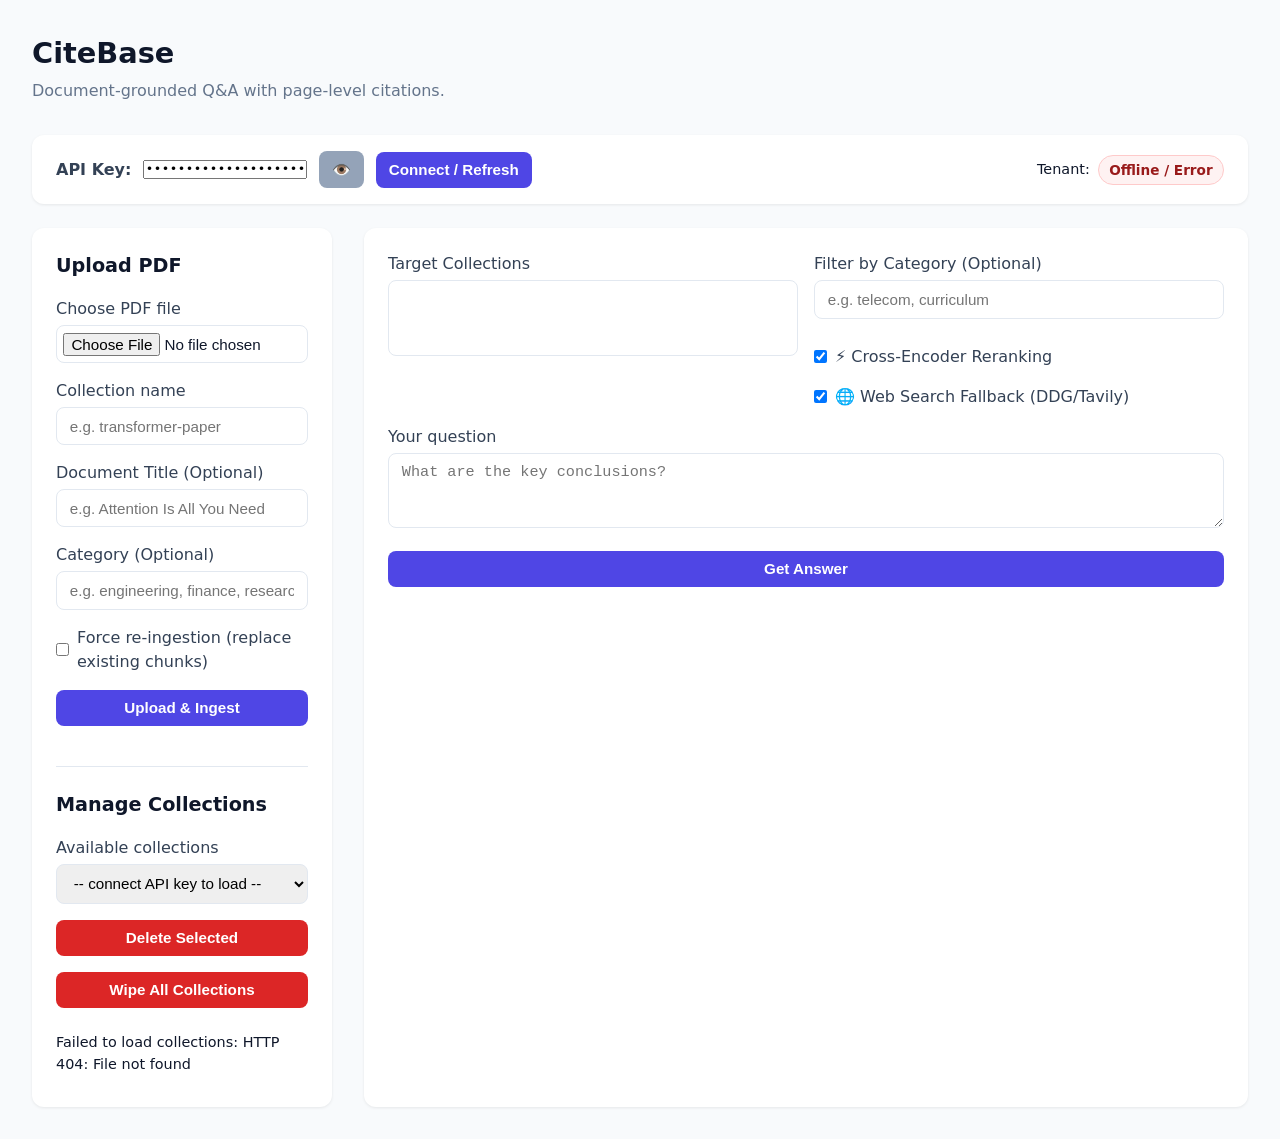
==== frontend/index.html @ 463affdf "fix(security): address critical and high-severity edge cases (EDGE-001 to EDGE-014) EDGE-001: Replac" ====
<!DOCTYPE html>
<html lang="en">
<head>
  <meta charset="UTF-8">
  <meta name="viewport" content="width=device-width, initial-scale=1.0">
  <title>CiteBase – Document Q&A</title>
  <link rel="stylesheet" href="styles.css?v=2">
</head>
<body>
  <header>
    <h1>CiteBase</h1>
    <p class="subtitle">Document-grounded Q&A with page-level citations.</p>
  </header>
  <div class="auth-panel">
    <div class="auth-form">
      <label for="apiKeyInput">API Key:</label>
      <input type="password" id="apiKeyInput" placeholder="Enter X-API-Key (e.g. sk_live_dev_test_key_master_12345)" autocomplete="off">
      <button id="toggleKeyVisibilityBtn" class="secondary btn-icon" type="button" title="Show/Hide Key">👁️</button>
      <button id="connectBtn" type="button">Connect / Refresh</button>
    </div>
    <div class="tenant-indicator">
      <span>Tenant:</span>
      <span id="tenantBadge" class="tenant-pill disconnected">Not Connected</span>
    </div>
  </div>

  <div class="layout">
    <!-- Sidebar: Upload & Collection Management -->
    <aside class="panel" id="sidebar">
      <section>
        <h2>Upload PDF</h2>
        <label for="fileInput">Choose PDF file</label>
        <input type="file" id="fileInput" accept=".pdf">
        <label for="collNameInput">Collection name</label>
        <input type="text" id="collNameInput" placeholder="e.g. transformer-paper" autocomplete="off">
        <label for="docTitleInput">Document Title (Optional)</label>
        <input type="text" id="docTitleInput" placeholder="e.g. Attention Is All You Need" autocomplete="off">
        <label for="categoryInput">Category (Optional)</label>
        <input type="text" id="categoryInput" placeholder="e.g. engineering, finance, research" autocomplete="off">
        <label class="checkbox-label">
          <input type="checkbox" id="forceCheckbox"> Force re-ingestion (replace existing chunks)
        </label>
        <button id="uploadBtn">Upload & Ingest</button>
        <div id="uploadFeedback" class="feedback"></div>
      </section>

      <hr>

      <section>
        <h2>Manage Collections</h2>
        <label for="collectionSelect">Available collections</label>
        <select id="collectionSelect">
          <option value="">-- connect API key to load --</option>
        </select>
        <button id="deleteBtn" class="danger">Delete Selected</button>
        <button id="resetBtn" class="danger">Wipe All Collections</button>
        <div id="resetConfirm" class="reset-actions hidden">
          <p class="reset-warning">This removes every collection for this tenant. Confirm?</p>
          <button id="confirmResetBtn">Yes, Wipe All</button>
          <button id="cancelResetBtn" class="secondary">Cancel</button>
        </div>
        <div id="manageFeedback" class="feedback"></div>
      </section>
    </aside>

    <!-- Main: Question & Results -->
    <main class="panel" id="queryPanel">
      <div class="query-filters-grid">
        <div>
          <label for="queryCollectionSelect">Target Collections</label>
          <select id="queryCollectionSelect" multiple size="3"></select>
        </div>
        <div>
          <label for="queryCategoryFilter">Filter by Category (Optional)</label>
          <input type="text" id="queryCategoryFilter" placeholder="e.g. telecom, curriculum">
          <label class="checkbox-label checkbox-label--spaced">
            <input type="checkbox" id="rerankToggle" checked> ⚡ Cross-Encoder Reranking
          </label>
          <label class="checkbox-label checkbox-label--tight">
            <input type="checkbox" id="webFallbackToggle" checked> 🌐 Web Search Fallback (DDG/Tavily)
          </label>
        </div>
      </div>
      <label for="questionInput">Your question</label>
      <textarea id="questionInput" rows="3" placeholder="What are the key conclusions?"></textarea>
      <button id="askBtn">Get Answer</button>
      <div id="queryFeedback" class="feedback"></div>

      <div id="resultsContainer" class="hidden">
        <div class="results-header">
          <h3>Answer</h3>
          <div class="results-meta-group">
            <span id="retrievalModeBadge" class="mode-badge local_document">📄 Local Document</span>
            <span id="cachePill" class="cache-pill hidden">⚡ Cached Hit</span>
          </div>
        </div>
        <div id="answerDisplay" class="answer-box"></div>
        <h3>Sources & Citations</h3>
        <div id="sourcesDisplay"></div>
      </div>
    </main>
  </div>

  <script src="app.js?v=2"></script>
</body>
</html>
---- frontend/styles.css ----
/* Reset & base */
*,
*::before,
*::after {
  box-sizing: border-box;
  margin: 0;
  padding: 0;
}

body {
  font-family: system-ui, -apple-system, "Segoe UI", Roboto, Helvetica, Arial, sans-serif;
  background: #F8FAFC;
  color: #0F172A;
  padding: 2rem;
  line-height: 1.5;
}

h1 {
  font-size: 1.8rem;
  margin-bottom: 0.25rem;
}

.subtitle {
  color: #64748b;
  margin-bottom: 2rem;
}

/* Layout */
.layout {
  display: grid;
  grid-template-columns: 300px 1fr;
  gap: 2rem;
}

.panel {
  background: #fff;
  border-radius: 12px;
  padding: 1.5rem;
  box-shadow: 0 1px 3px rgba(0, 0, 0, 0.08);
}

.panel h2 {
  font-size: 1.2rem;
  margin-bottom: 1rem;
  color: #0f172a;
}

/* Form elements */
label {
  display: block;
  font-weight: 500;
  margin-bottom: 0.25rem;
  color: #334155;
}

input[type="text"],
textarea,
select,
input[type="file"] {
  width: 100%;
  padding: 0.6rem 0.8rem;
  margin-bottom: 1rem;
  border: 1px solid #E2E8F0;
  border-radius: 8px;
  font-size: 0.95rem;
}

input[type="file"] {
  padding: 0.4rem;
}

.checkbox-label {
  display: flex;
  align-items: center;
  gap: 0.5rem;
  margin-bottom: 1rem;
  font-weight: normal;
}

.checkbox-label input {
  width: auto;
  margin: 0;
}

/* Buttons */
button {
  width: 100%;
  padding: 0.6rem 0.8rem;
  margin-bottom: 1rem;
  border: none;
  border-radius: 8px;
  font-size: 0.95rem;
  font-weight: 600;
  cursor: pointer;
  transition: background 0.15s;
  background: #4F46E5;
  color: #fff;
}

button:hover {
  background: #4338CA;
}

button:disabled {
  background: #94a3b8;
  cursor: not-allowed;
}

button.danger {
  background: #dc2626;
}

button.danger:hover {
  background: #b91c1c;
}

button.secondary {
  background: #94a3b8;
}

button.secondary:hover {
  background: #7c8797;
}

/* Feedback messages */
.feedback {
  font-size: 0.9rem;
  margin: 0.5rem 0;
}

.feedback.success {
  color: #16a34a;
}

.feedback.error {
  color: #dc2626;
}

.feedback.warning {
  color: #d97706;
}

.query-filters-grid {
  display: grid;
  grid-template-columns: 1fr 1fr;
  gap: 1rem;
}

/* Results */
.answer-box {
  background: #F8FAFC;
  border: 1px solid #E2E8F0;
  padding: 1rem;
  border-radius: 8px;
  line-height: 1.6;
  margin-bottom: 1.5rem;
}

.source-card {
  background: #f8fafc;
  border-left: 3px solid #4F46E5;
  padding: 0.75rem;
  margin-bottom: 0.75rem;
  border-radius: 6px;
  display: flex;
  flex-direction: column;
  gap: 0.4rem;
}

.source-header {
  display: flex;
  justify-content: space-between;
  align-items: center;
}

.source-card .source-name {
  font-weight: 600;
  margin-right: 0.5rem;
}

.source-page {
  font-size: 0.85rem;
  color: #64748b;
  margin-right: 0.5rem;
}

.source-score {
  font-size: 0.85rem;
  font-weight: 600;
  color: #4F46E5;
}

.source-breadcrumb {
  font-size: 0.85rem;
  color: #475569;
  background: #f1f5f9;
  padding: 0.25rem 0.5rem;
  border-radius: 4px;
}

.badge {
  display: inline-block;
  font-size: 0.75rem;
  font-weight: 600;
  padding: 0.15rem 0.45rem;
  border-radius: 4px;
  text-transform: uppercase;
}

.category-badge {
  background: #e0e7ff;
  color: #3730a3;
}

/* Reset confirm section */
.reset-actions {
  margin-top: 1rem;
}

.reset-warning {
  font-size: 0.9rem;
  margin-bottom: 0.5rem;
}

hr {
  margin: 1.5rem 0;
  border: 0;
  border-top: 1px solid #e2e8f0;
}

/* Responsive */
@media (max-width: 768px) {
  .layout {
    grid-template-columns: 1fr;
  }
  .query-filters-grid {
    grid-template-columns: 1fr;
  }
}

/* Authentication & Tenant Header */
.auth-panel {
  background: #fff;
  border-radius: 12px;
  padding: 1rem 1.5rem;
  margin-bottom: 1.5rem;
  box-shadow: 0 1px 3px rgba(0, 0, 0, 0.08);
  display: flex;
  align-items: center;
  justify-content: space-between;
  flex-wrap: wrap;
  gap: 1rem;
}

.auth-form {
  display: flex;
  align-items: center;
  gap: 0.75rem;
  flex: 1;
  max-width: 700px;
}

.auth-form label {
  white-space: nowrap;
  margin-bottom: 0;
  font-weight: 600;
}

.auth-form input {
  margin-bottom: 0;
  font-family: monospace;
}

.auth-form button {
  width: auto;
  white-space: nowrap;
  margin-bottom: 0;
}

.tenant-indicator {
  display: flex;
  align-items: center;
  gap: 0.5rem;
  font-size: 0.9rem;
  font-weight: 500;
}

.tenant-pill {
  background: #ecfdf5;
  color: #065f46;
  border: 1px solid #a7f3d0;
  padding: 0.25rem 0.65rem;
  border-radius: 9999px;
  font-weight: 600;
  font-size: 0.85rem;
}

.tenant-pill.disconnected {
  background: #fef2f2;
  color: #991b1b;
  border-color: #fecaca;
}

/* Results header & metadata pills */
.results-header {
  display: flex;
  align-items: center;
  justify-content: space-between;
  margin-bottom: 0.75rem;
}

.results-meta-group {
  display: flex;
  align-items: center;
  gap: 0.5rem;
  flex-wrap: wrap;
}

.mode-badge {
  display: inline-flex;
  align-items: center;
  gap: 0.35rem;
  font-size: 0.8rem;
  font-weight: 600;
  padding: 0.25rem 0.6rem;
  border-radius: 6px;
}

.mode-badge.local_document {
  background: #EEF2FF;
  color: #3730A3;
}

.mode-badge.blended {
  background: #f3e8ff;
  color: #6b21a8;
}

.mode-badge.web_fallback {
  background: #ccfbf1;
  color: #115e59;
}

.mode-badge.cached {
  background: #fef3c7;
  color: #92400e;
}

.cache-pill {
  background: #fef3c7;
  color: #b45309;
  border: 1px solid #fde68a;
  font-size: 0.75rem;
  font-weight: 700;
  padding: 0.2rem 0.5rem;
  border-radius: 4px;
}

.task-progress {
  display: inline-block;
  font-family: monospace;
  font-size: 0.85rem;
  background: #f1f5f9;
  padding: 0.25rem 0.5rem;
  border-radius: 4px;
}

/* Cache pill state variants (M-09) */
.cache-pill.hit {
  background: #fef3c7;
  color: #b45309;
  border-color: #fde68a;
}

.cache-pill.live {
  background: #f1f5f9;
  color: #475569;
  border-color: #cbd5e1;
}

/* Web fallback banner (M-07) */
.fallback-banner {
  background: #0f766e;
  color: #fff;
  padding: 8px 12px;
  border-radius: 6px;
  margin-bottom: 12px;
  font-size: 0.85rem;
  font-weight: 600;
}

/* Answer pre-wrap container (M-07) */
.answer-text {
  white-space: pre-wrap;
}

/* No sources placeholder (M-07) */
.no-sources {
  color: #64748b;
  font-style: italic;
}

/* Source card web link (M-07) */
.source-link {
  color: #4F46E5;
  text-decoration: underline;
}

/* Badge color variants (M-07) */
.badge-web {
  background: #0d9488;
  color: #fff;
}

.badge-collection {
  background: #4b5563;
  color: #fff;
}

.badge-channel {
  background: #4F46E5;
  color: #fff;
}

/* URL snippet below source card (M-07) */
.url-snippet {
  font-size: 0.8rem;
  color: #4338CA;
  word-break: break-all;
  margin-top: 2px;
}

/* Source card border variants */
.source-card.web {
  border-left-color: #0d9488;
}

.source-card.document {
  border-left-color: #4F46E5;
}

/* Inline style overrides moved to classes (M-08) */

.checkbox-label--spaced {
  margin-top: 10px;
}

.checkbox-label--tight {
  margin-top: 5px;
}

.btn-icon {
  width: auto;
  padding: 0.6rem 0.8rem;
}

.hidden {
  display: none;
}
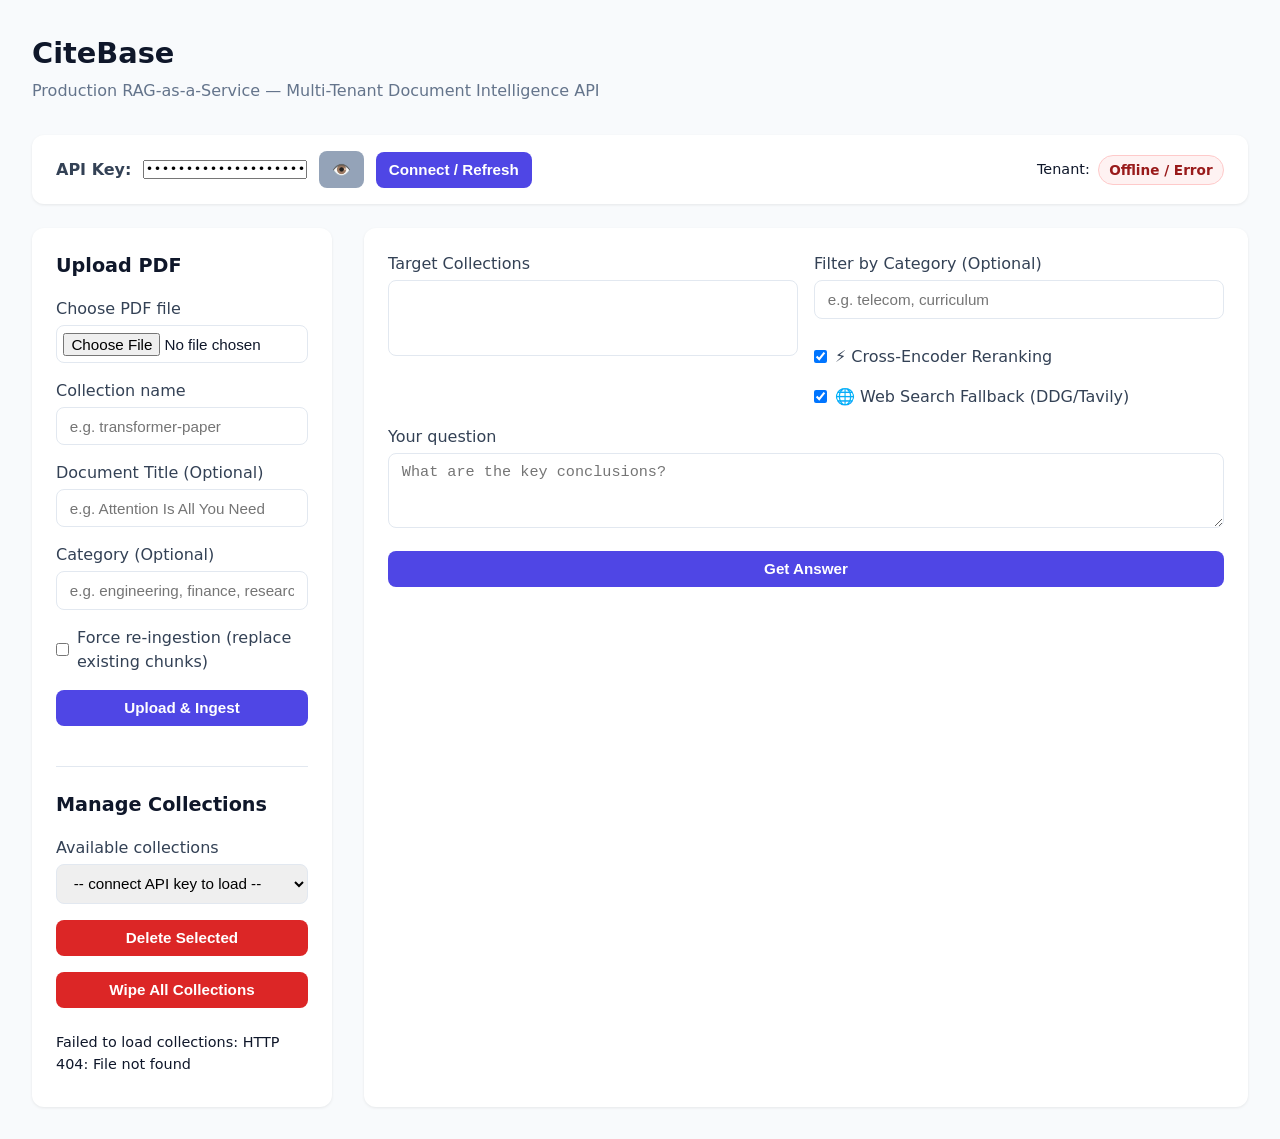
==== commit 2bca3078: "chore(branding): finalize CiteBase name and subtitle across codebase" ====
--- a/frontend/index.html
+++ b/frontend/index.html
@@ -9,7 +9,7 @@
 <body>
   <header>
     <h1>CiteBase</h1>
-    <p class="subtitle">Document-grounded Q&A with page-level citations.</p>
+    <p class="subtitle">Production RAG-as-a-Service — Multi-Tenant Document Intelligence API</p>
   </header>
   <div class="auth-panel">
     <div class="auth-form">
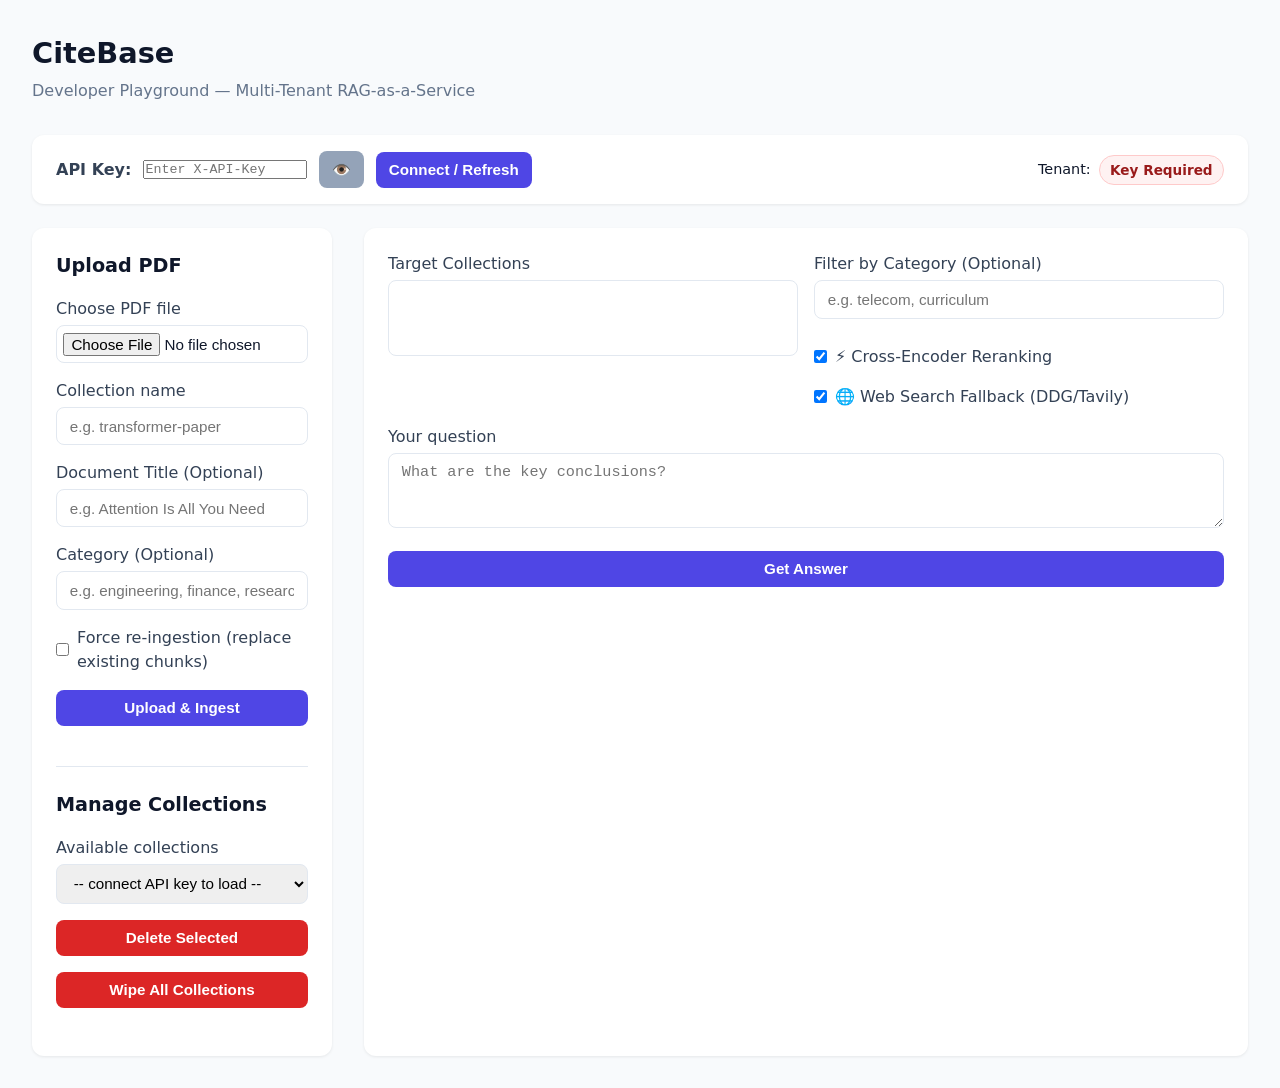
==== commit e60fcdc0: "ui: responsive developer playground interface for tenant exploration" ====
--- a/frontend/index.html
+++ b/frontend/index.html
@@ -9,12 +9,12 @@
 <body>
   <header>
     <h1>CiteBase</h1>
-    <p class="subtitle">Production RAG-as-a-Service — Multi-Tenant Document Intelligence API</p>
+    <p class="subtitle">Developer Playground — Multi-Tenant RAG-as-a-Service</p>
   </header>
   <div class="auth-panel">
     <div class="auth-form">
       <label for="apiKeyInput">API Key:</label>
-      <input type="password" id="apiKeyInput" placeholder="Enter X-API-Key (e.g. sk_live_dev_test_key_master_12345)" autocomplete="off">
+      <input type="password" id="apiKeyInput" placeholder="Enter X-API-Key" autocomplete="off">
       <button id="toggleKeyVisibilityBtn" class="secondary btn-icon" type="button" title="Show/Hide Key">👁️</button>
       <button id="connectBtn" type="button">Connect / Refresh</button>
     </div>
--- a/frontend/styles.css
+++ b/frontend/styles.css
@@ -23,6 +23,22 @@
 .subtitle {
   color: #64748b;
   margin-bottom: 2rem;
+  display: flex;
+  align-items: center;
+  flex-wrap: wrap;
+  gap: 0.5rem;
+}
+
+.playground-badge {
+  display: inline-block;
+  font-size: 0.75rem;
+  font-weight: 600;
+  color: #0369a1;
+  background: #e0f2fe;
+  border: 1px solid #bae6fd;
+  border-radius: 9999px;
+  padding: 0.15rem 0.6rem;
+  vertical-align: middle;
 }
 
 /* Layout */
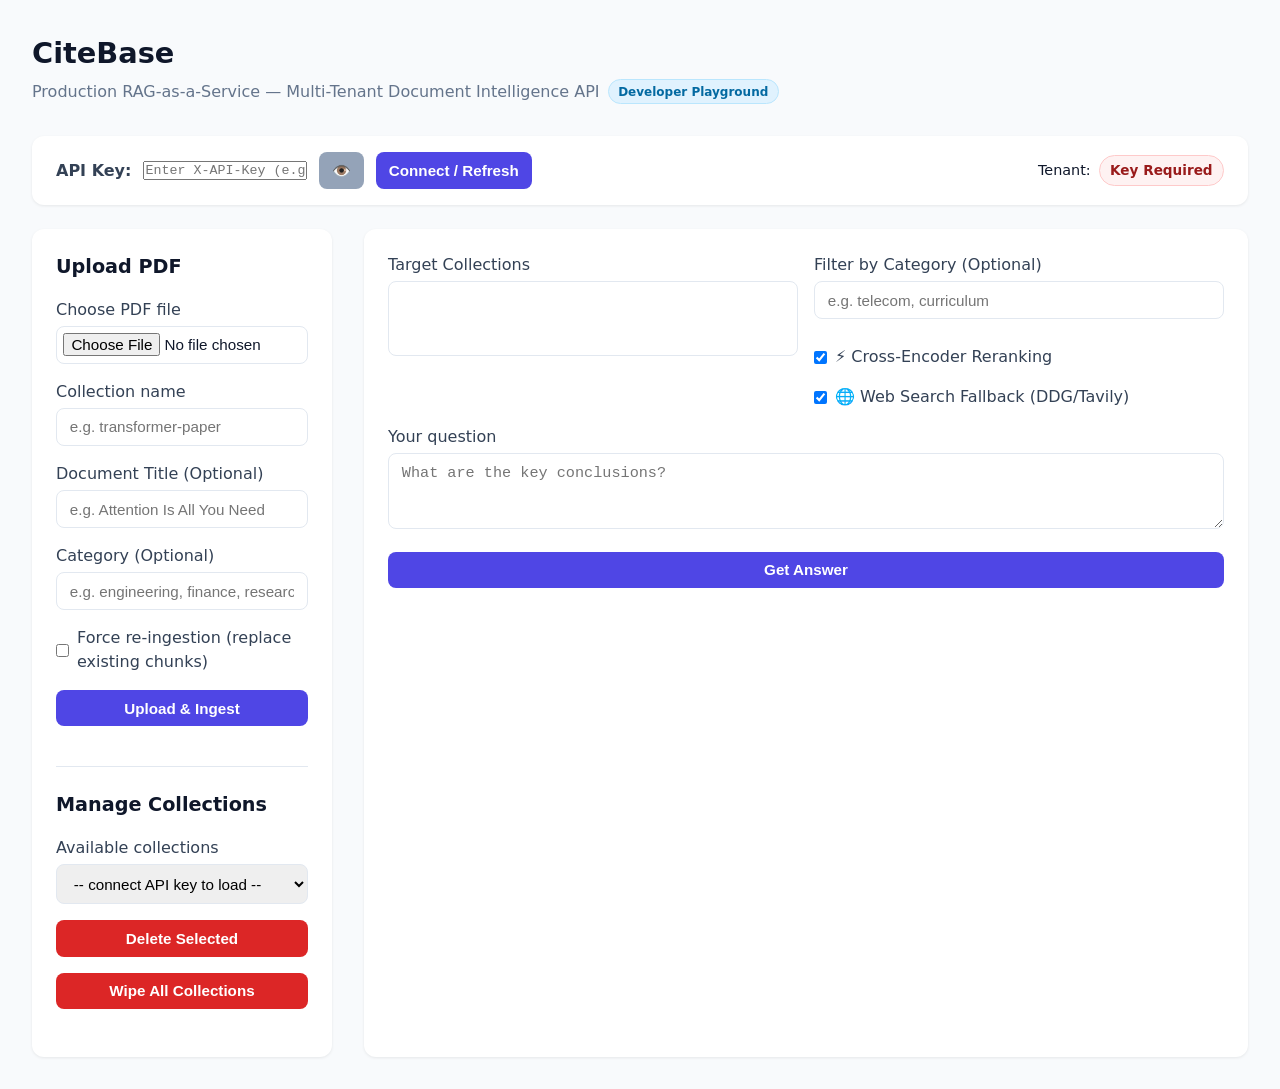
==== commit f676b08e: "fix(security,benchmarks): resolve credential leakage, harden auth, and calibrate benchmarks - Purge " ====
--- a/frontend/index.html
+++ b/frontend/index.html
@@ -9,12 +9,12 @@
 <body>
   <header>
     <h1>CiteBase</h1>
-    <p class="subtitle">Developer Playground — Multi-Tenant RAG-as-a-Service</p>
+    <p class="subtitle">Production RAG-as-a-Service — Multi-Tenant Document Intelligence API <span class="playground-badge">Developer Playground</span></p>
   </header>
   <div class="auth-panel">
     <div class="auth-form">
       <label for="apiKeyInput">API Key:</label>
-      <input type="password" id="apiKeyInput" placeholder="Enter X-API-Key" autocomplete="off">
+      <input type="password" id="apiKeyInput" placeholder="Enter X-API-Key (e.g. sk_live_...)" autocomplete="off">
       <button id="toggleKeyVisibilityBtn" class="secondary btn-icon" type="button" title="Show/Hide Key">👁️</button>
       <button id="connectBtn" type="button">Connect / Refresh</button>
     </div>
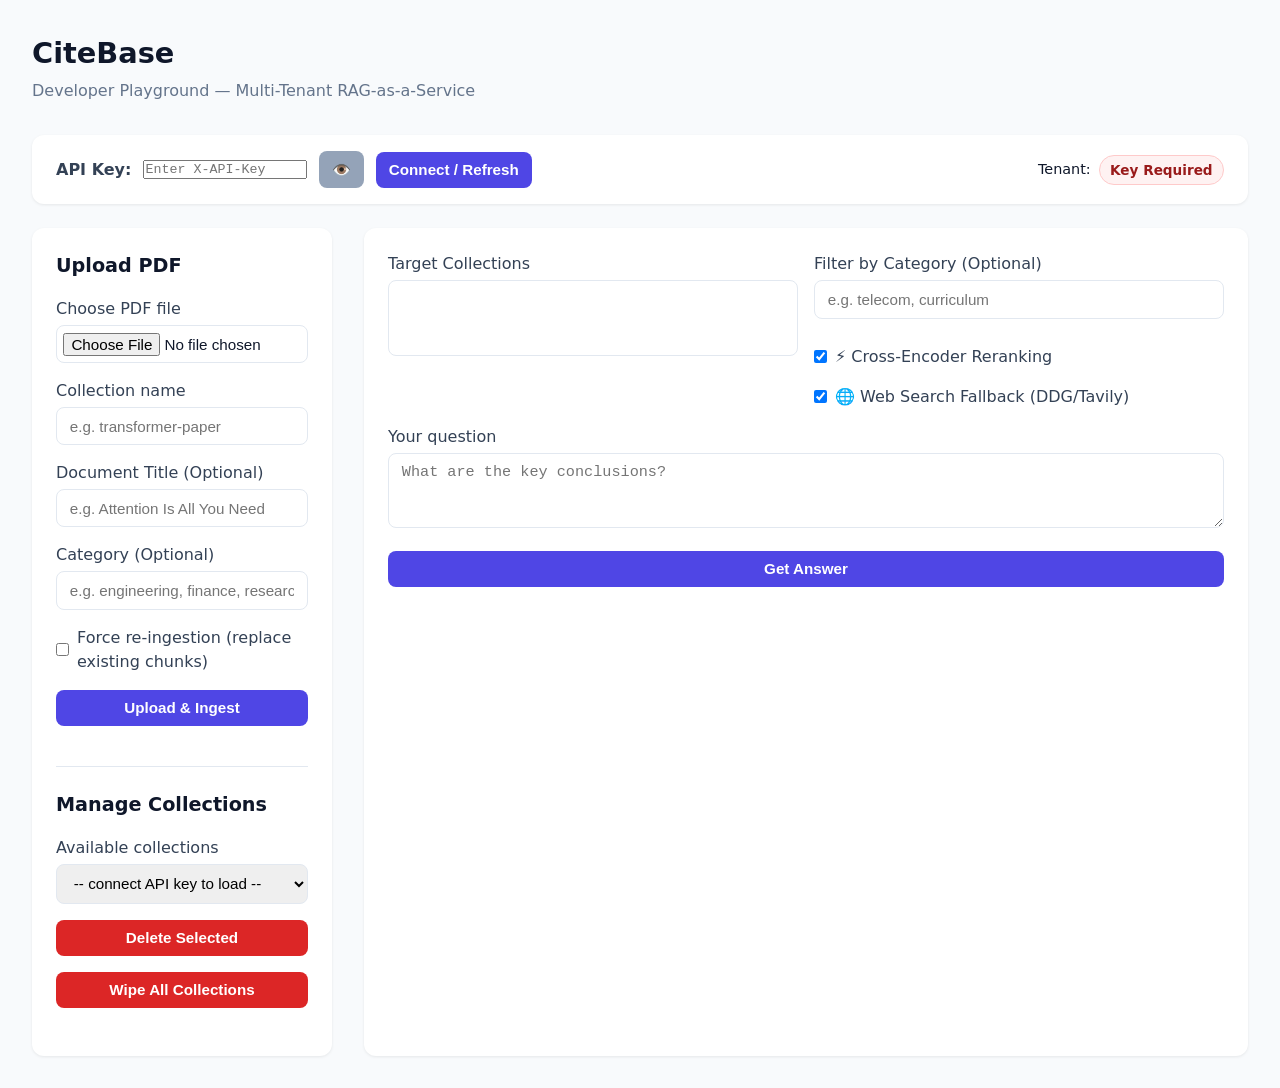
==== commit 53355820: "docs(security): remove credential-shaped examples from CiteBase" ====
--- a/frontend/index.html
+++ b/frontend/index.html
@@ -9,12 +9,12 @@
 <body>
   <header>
     <h1>CiteBase</h1>
-    <p class="subtitle">Production RAG-as-a-Service — Multi-Tenant Document Intelligence API <span class="playground-badge">Developer Playground</span></p>
+    <p class="subtitle">Developer Playground — Multi-Tenant RAG-as-a-Service</p>
   </header>
   <div class="auth-panel">
     <div class="auth-form">
       <label for="apiKeyInput">API Key:</label>
-      <input type="password" id="apiKeyInput" placeholder="Enter X-API-Key (e.g. sk_live_...)" autocomplete="off">
+      <input type="password" id="apiKeyInput" placeholder="Enter X-API-Key" autocomplete="off">
       <button id="toggleKeyVisibilityBtn" class="secondary btn-icon" type="button" title="Show/Hide Key">👁️</button>
       <button id="connectBtn" type="button">Connect / Refresh</button>
     </div>
